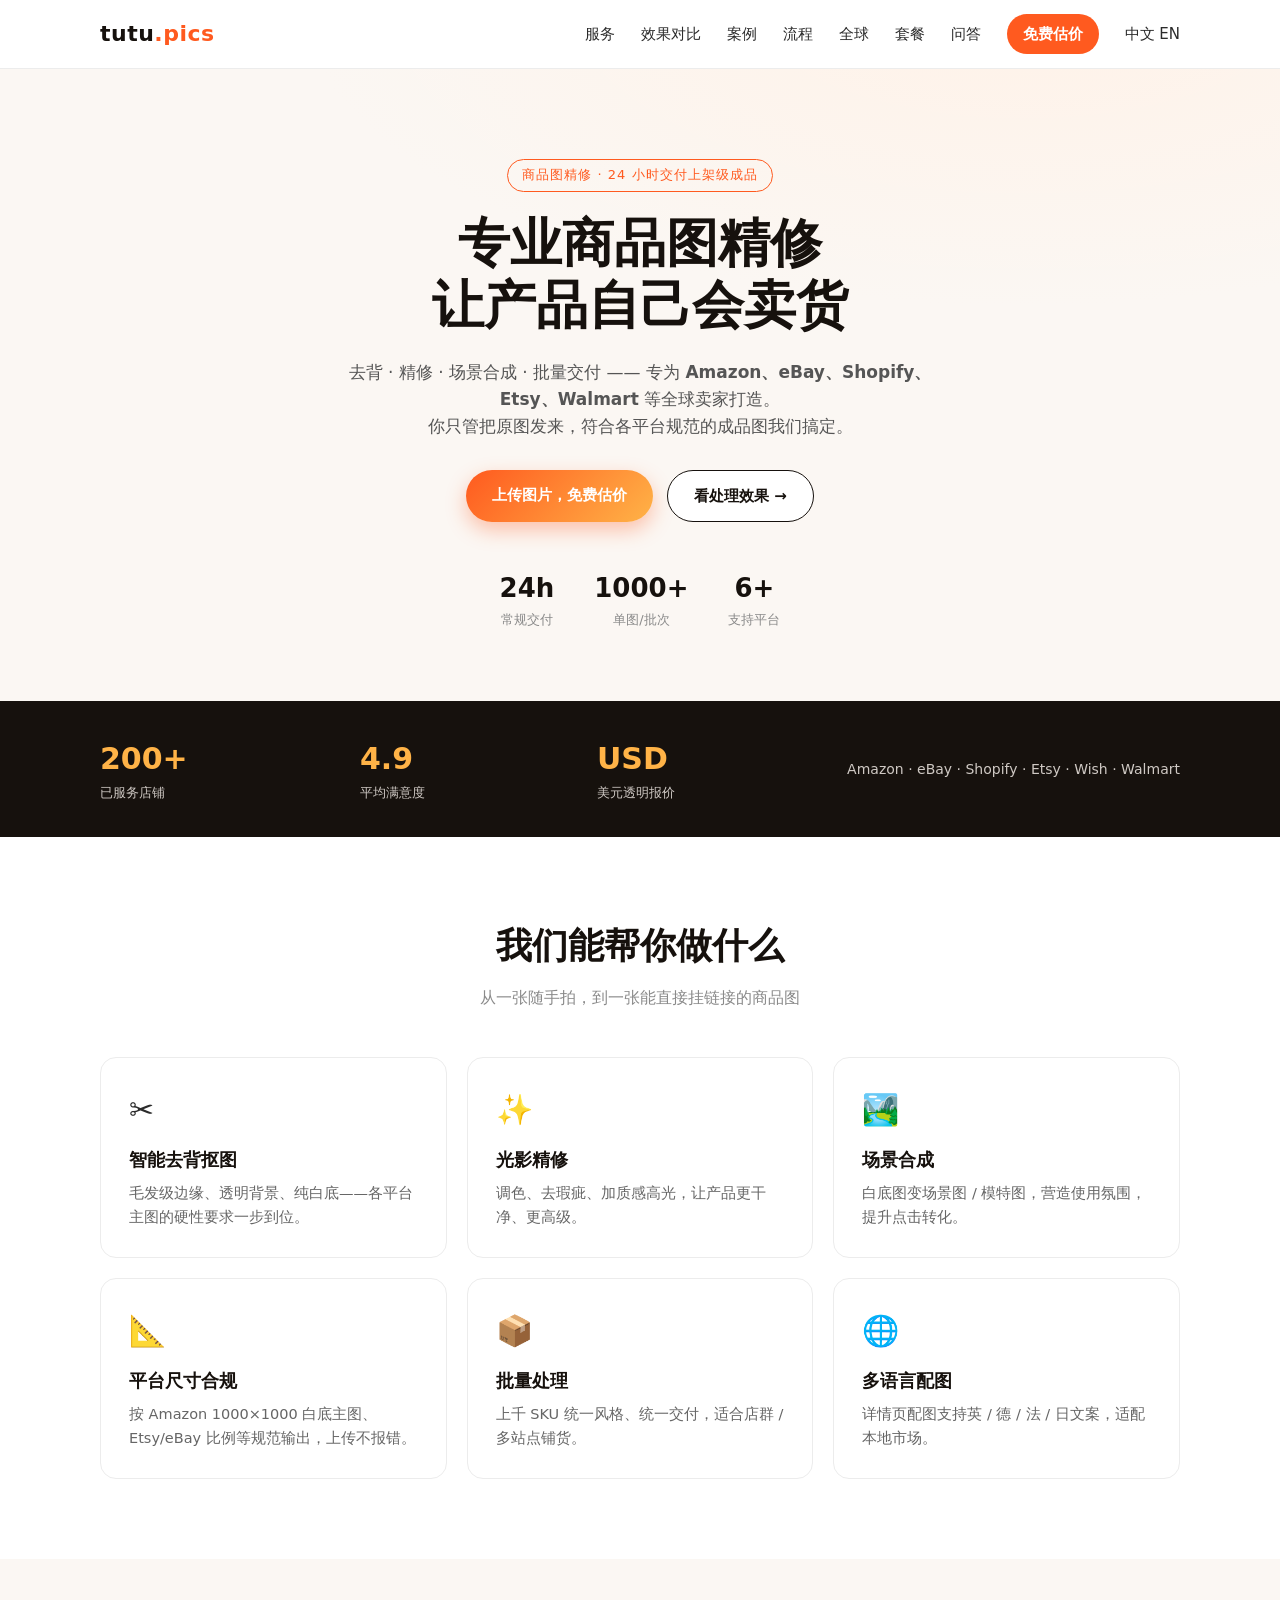
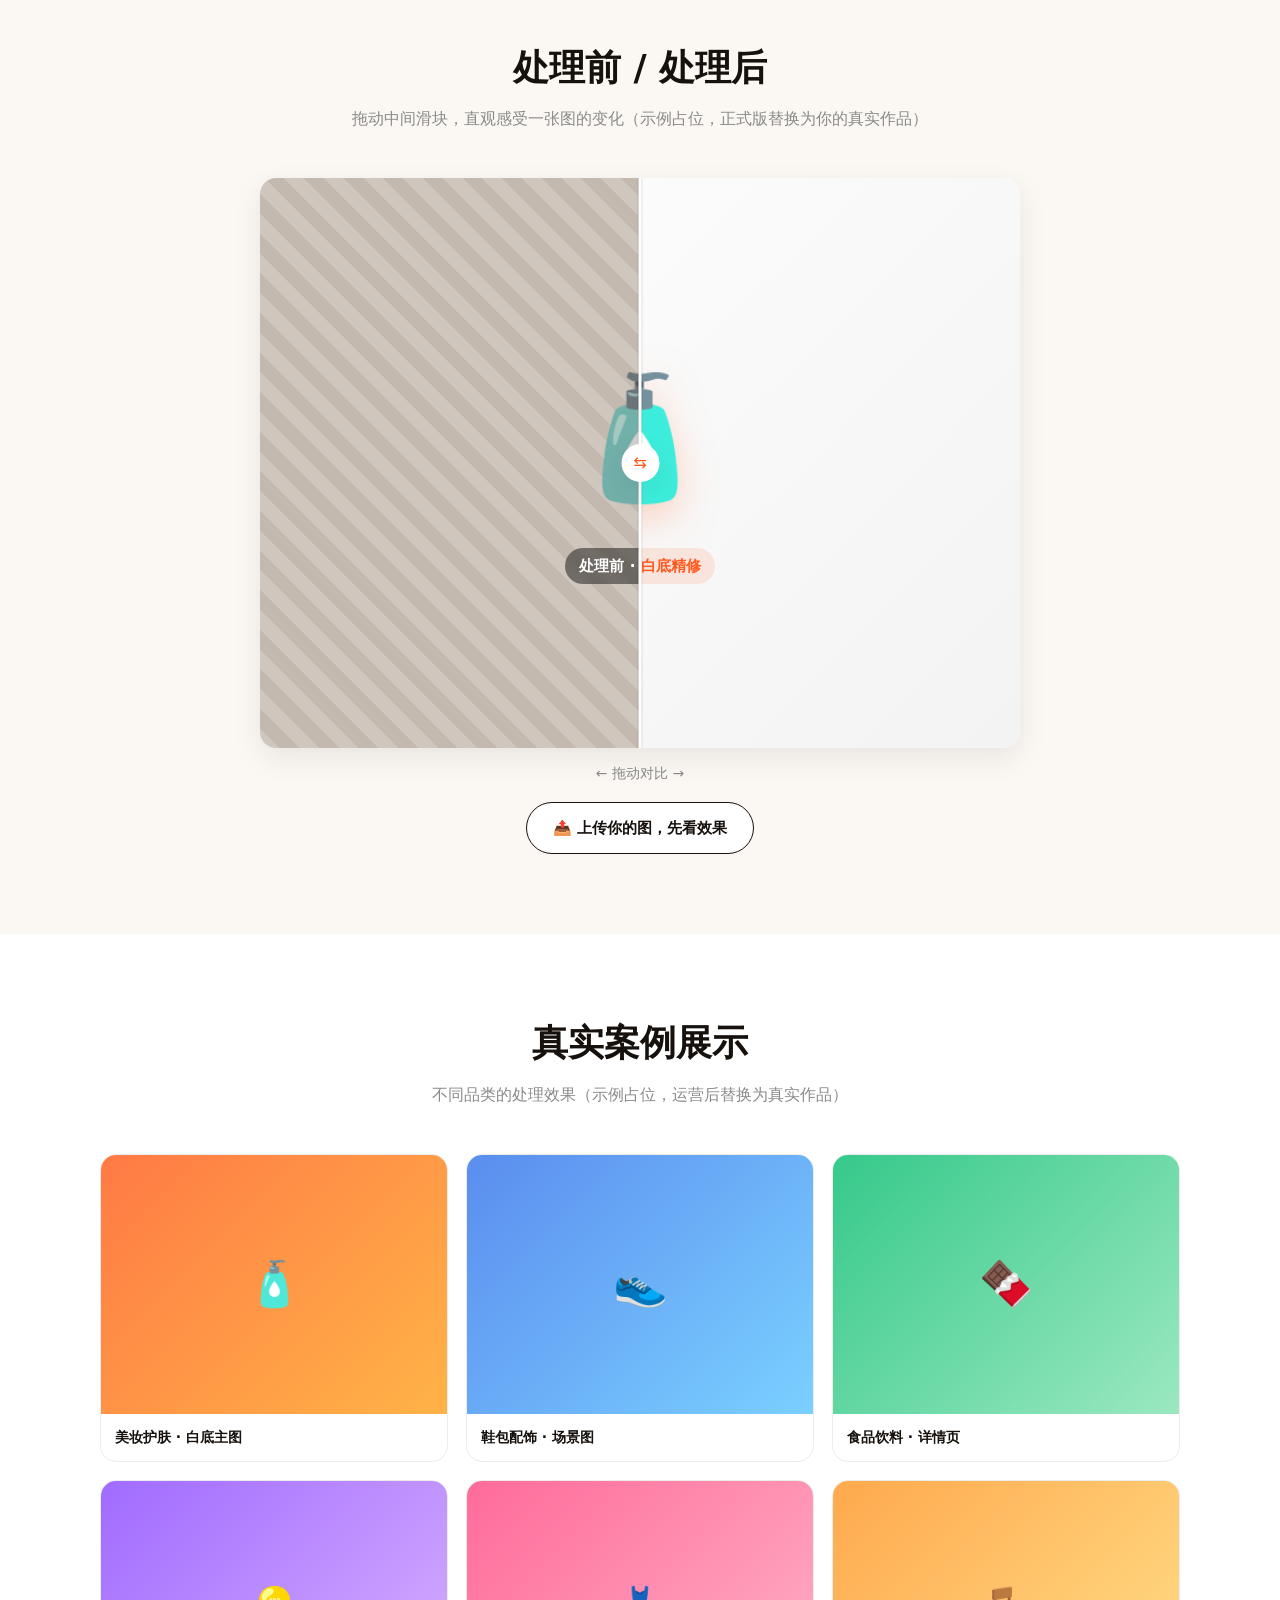
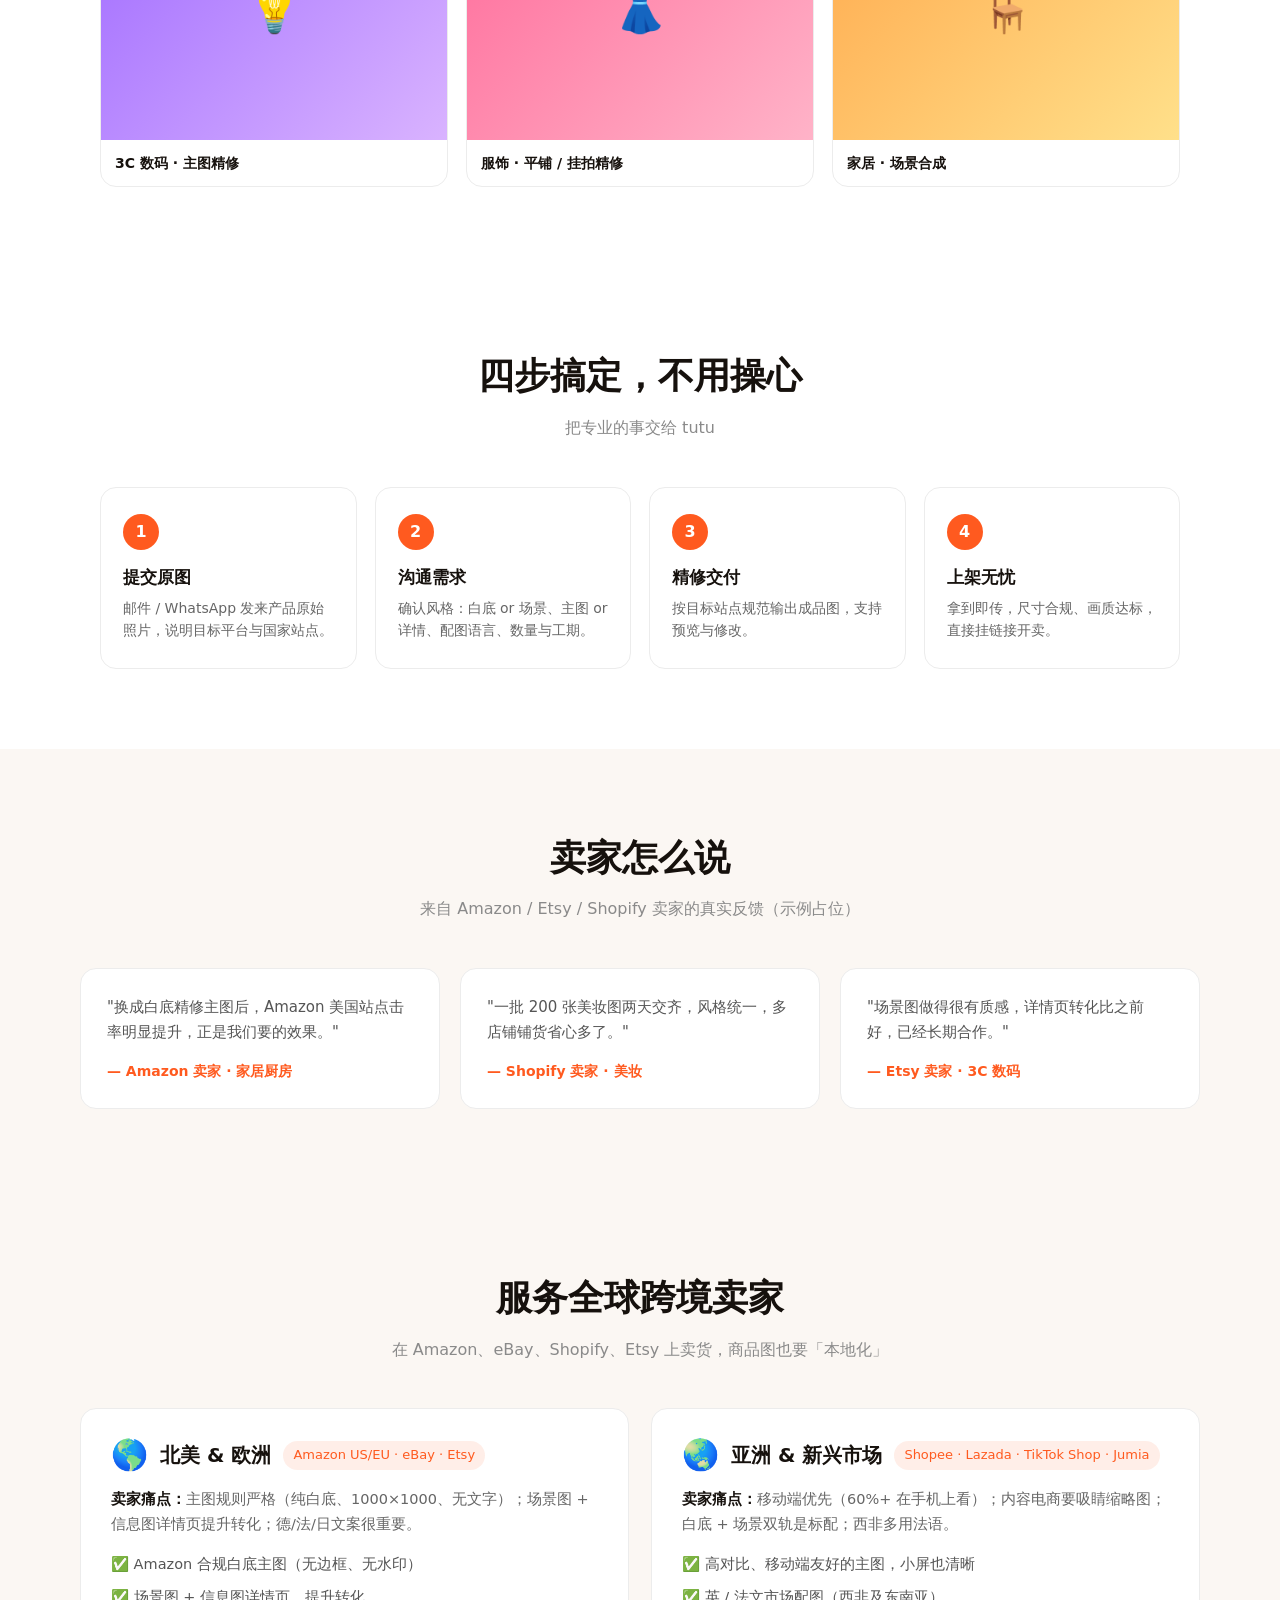
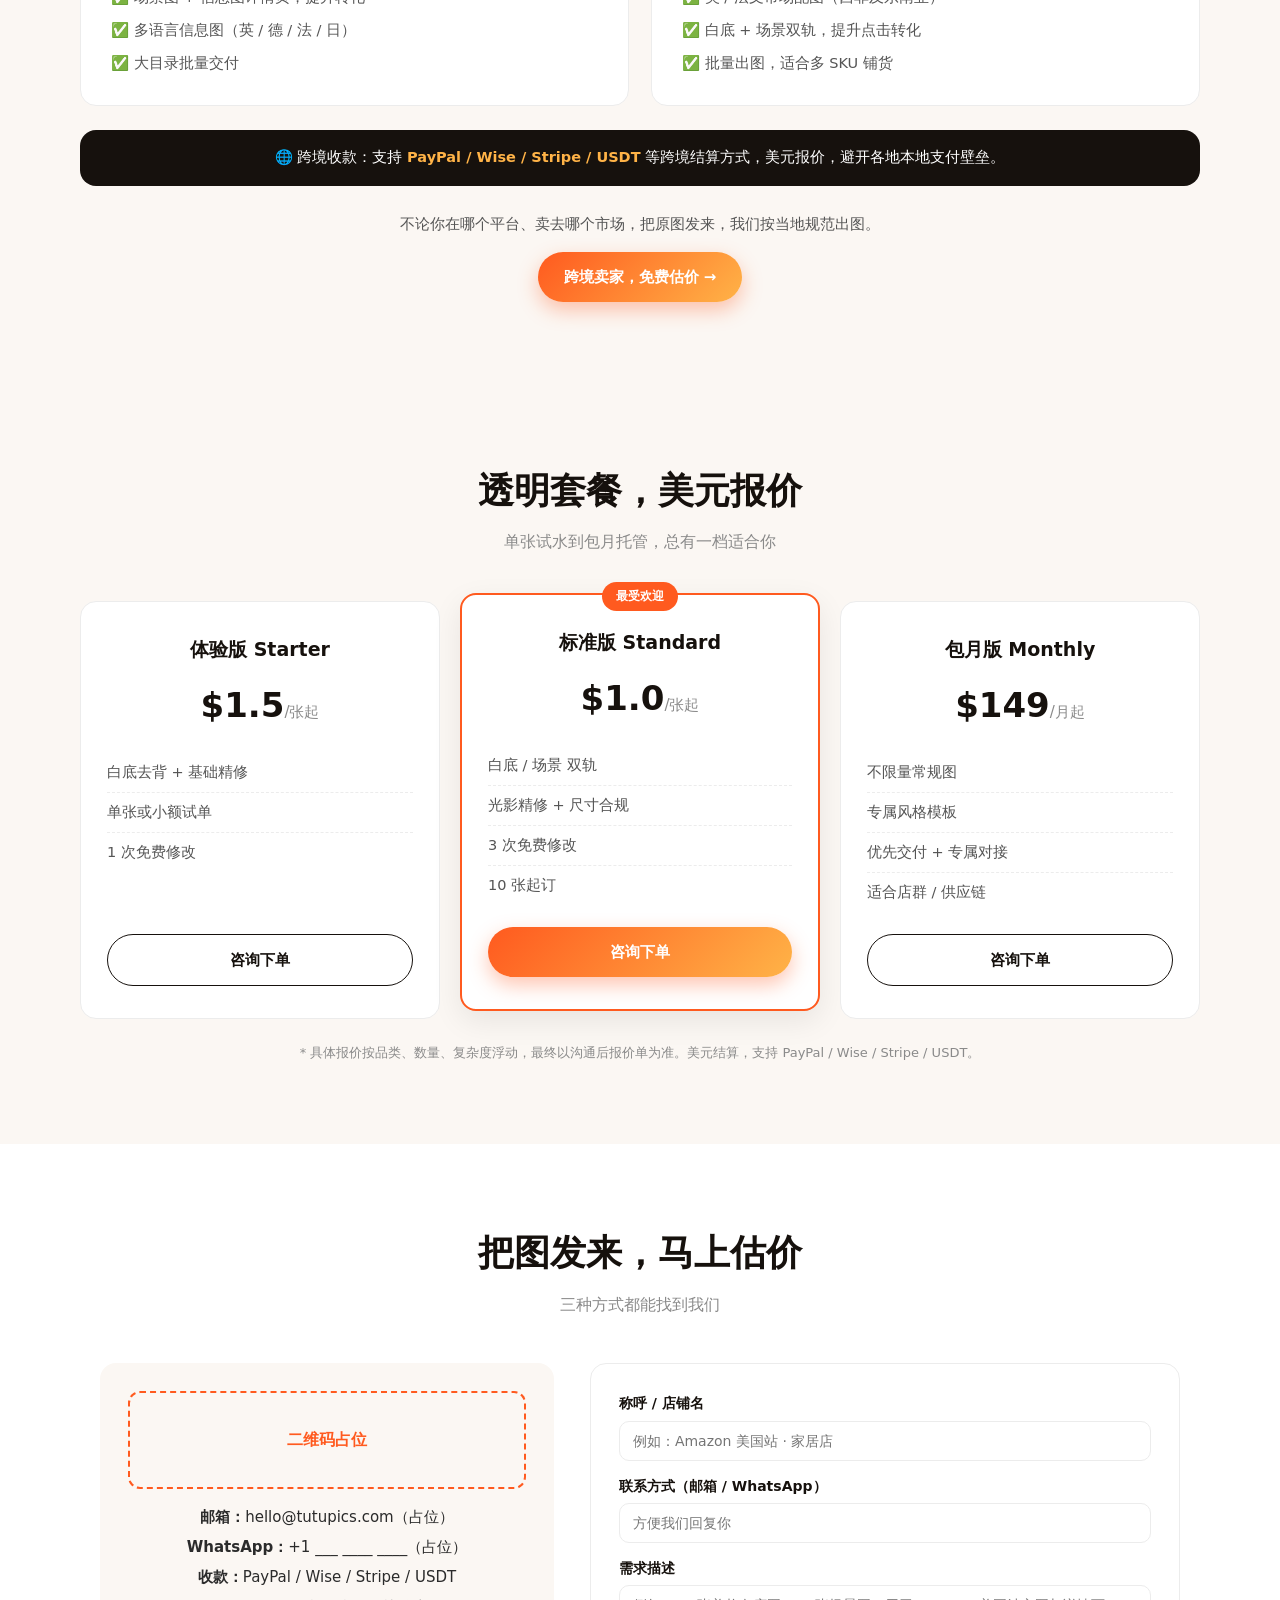
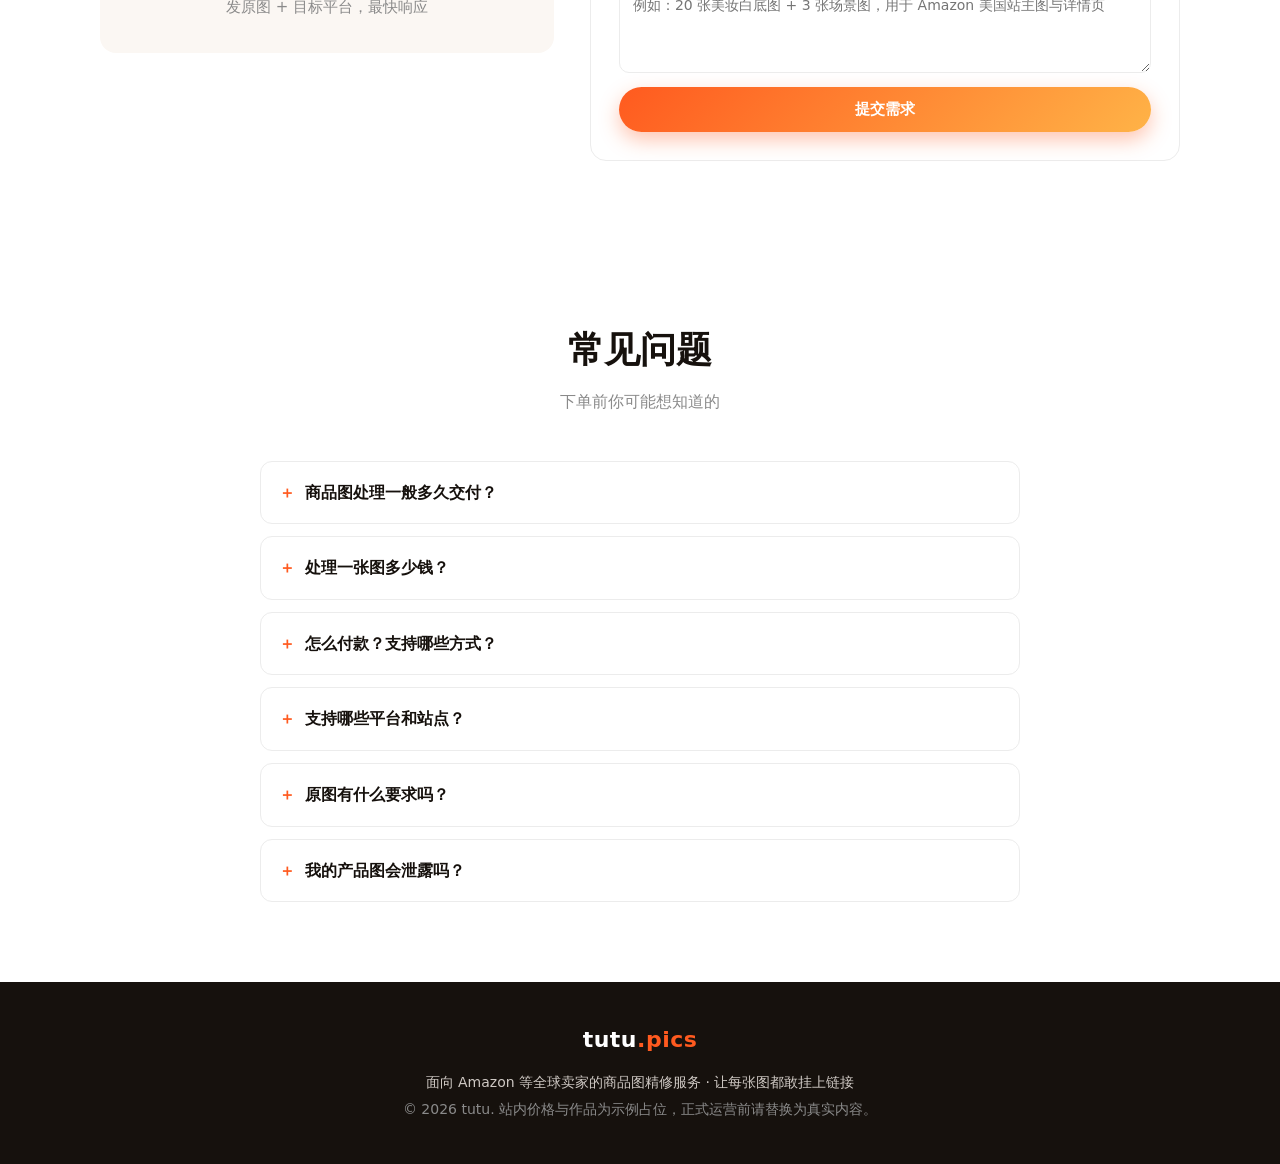
==== zh.html @ e380eda7 "feat: intl bilingual site v5 (update zh.html)" ====
<!DOCTYPE html>
<html lang="zh-CN">
<head>
  <meta charset="UTF-8" />
  <meta name="viewport" content="width=device-width, initial-scale=1.0" />
  <title>tutu · 面向 Amazon 等全球卖家的商品图精修 | 白底 / 精修 / 场景合成</title>
  <meta name="description" content="tutu 为 Amazon、eBay、Shopify、Etsy、Walmart 等卖家提供商品图精修：去背抠图、光影精修、场景合成、平台尺寸合规、批量交付。美元报价，支持 PayPal / Wise / Stripe / USDT。" />
  <!-- SEO: canonical (this is the ZH page) -->
  <link rel="canonical" href="https://gushan-park.github.io/tutu/zh.html" />
  <!-- SEO: hreflang (ZH page; EN page at root) -->
  <link rel="alternate" hreflang="zh-CN" href="https://gushan-park.github.io/tutu/zh.html" />
  <link rel="alternate" hreflang="en" href="https://gushan-park.github.io/tutu/" />
  <link rel="alternate" hreflang="x-default" href="https://gushan-park.github.io/tutu/" />
  <!-- Open Graph -->
  <meta property="og:type" content="website" />
  <meta property="og:title" content="tutu · 面向全球卖家的商品图精修服务" />
  <meta property="og:description" content="去背、精修、场景合成、多平台尺寸合规、批量交付。服务 Amazon / eBay / Shopify / Etsy 卖家，美元报价。" />
  <meta property="og:url" content="https://gushan-park.github.io/tutu/zh.html" />
  <meta name="twitter:card" content="summary_large_image" />
  <!-- SEO: structured data -->
  <script type="application/ld+json">
  {
    "@context": "https://schema.org",
    "@type": "Service",
    "name": "tutu 商品图精修服务",
    "description": "为 Amazon、eBay、Shopify、Etsy、Walmart 卖家提供商品图去背抠图、光影精修、场景合成、平台尺寸合规与批量交付服务。",
    "serviceType": "电商商品图处理 / 商品图精修",
    "areaServed": ["US","GB","DE","FR","JP","AU","CA","SG"],
    "provider": {
      "@type": "Organization",
      "name": "tutu",
      "url": "https://gushan-park.github.io/tutu/zh.html"
    },
    "offers": [
      {"@type": "Offer", "name": "体验版 Starter", "price": "1.5", "priceCurrency": "USD", "description": "白底去背 + 基础精修，1 次免费修改"},
      {"@type": "Offer", "name": "标准版 Standard", "price": "1.0", "priceCurrency": "USD", "description": "白底/场景双轨，光影精修 + 尺寸合规，3 次免费修改，10 张起订"},
      {"@type": "Offer", "name": "包月版 Monthly", "price": "149", "priceCurrency": "USD", "description": "不限量常规图，专属风格模板，优先交付"}
    ]
  }
  </script>
  <link rel="stylesheet" href="styles.css" />
</head>
<body>

  <!-- ============ 顶部导航 ============ -->
  <header class="nav">
    <div class="nav-inner">
      <a href="#top" class="logo">tutu<span>.pics</span></a>
      <nav class="nav-links">
        <a href="#services">服务</a>
        <a href="#showcase">效果对比</a>
        <a href="#cases">案例</a>
        <a href="#process">流程</a>
        <a href="#global">全球</a>
        <a href="#pricing">套餐</a>
        <a href="#faq">问答</a>
        <a href="#contact" class="nav-cta">免费估价</a>
        <!-- 语言切换：中文高亮，点击 EN 跳转英文页 -->
        <span class="lang-switch">
          <span class="lang-on">中文</span>
          <a href="index.html" hreflang="en" lang="en">EN</a>
        </span>
      </nav>
      <button class="nav-toggle" id="navToggle" aria-label="菜单">☰</button>
    </div>
  </header>

  <!-- ============ Hero ============ -->
  <section class="hero" id="top">
    <div class="hero-inner">
      <p class="hero-tag">商品图精修 · 24 小时交付上架级成品</p>
      <h1>专业商品图精修<br/>让产品自己会卖货</h1>
      <p class="hero-sub">
        去背 · 精修 · 场景合成 · 批量交付 —— 专为 <strong>Amazon、eBay、Shopify、Etsy、Walmart</strong> 等全球卖家打造。<br/>
        你只管把原图发来，符合各平台规范的成品图我们搞定。
      </p>
      <div class="hero-actions">
        <a href="#contact" class="btn btn-primary">上传图片，免费估价</a>
        <a href="#showcase" class="btn btn-ghost">看处理效果 →</a>
      </div>
      <ul class="hero-stats">
        <li><strong>24h</strong><span>常规交付</span></li>
        <li><strong>1000+</strong><span>单图/批次</span></li>
        <li><strong>6+</strong><span>支持平台</span></li>
      </ul>
    </div>
  </section>

  <!-- ============ 信任背书条 ============ -->
  <section class="trust">
    <div class="trust-inner">
      <div class="trust-stat"><strong>200+</strong><span>已服务店铺</span></div>
      <div class="trust-stat"><strong>4.9</strong><span>平均满意度</span></div>
      <div class="trust-stat"><strong>USD</strong><span>美元透明报价</span></div>
      <div class="trust-platforms">Amazon · eBay · Shopify · Etsy · Wish · Walmart</div>
    </div>
  </section>

  <!-- ============ 服务能力 ============ -->
  <section class="section" id="services">
    <div class="section-head">
      <h2>我们能帮你做什么</h2>
      <p>从一张随手拍，到一张能直接挂链接的商品图</p>
    </div>
    <div class="cards">
      <div class="card">
        <div class="card-ic">✂️</div>
        <h3>智能去背抠图</h3>
        <p>毛发级边缘、透明背景、纯白底——各平台主图的硬性要求一步到位。</p>
      </div>
      <div class="card">
        <div class="card-ic">✨</div>
        <h3>光影精修</h3>
        <p>调色、去瑕疵、加质感高光，让产品更干净、更高级。</p>
      </div>
      <div class="card">
        <div class="card-ic">🏞️</div>
        <h3>场景合成</h3>
        <p>白底图变场景图 / 模特图，营造使用氛围，提升点击转化。</p>
      </div>
      <div class="card">
        <div class="card-ic">📐</div>
        <h3>平台尺寸合规</h3>
        <p>按 Amazon 1000×1000 白底主图、Etsy/eBay 比例等规范输出，上传不报错。</p>
      </div>
      <div class="card">
        <div class="card-ic">📦</div>
        <h3>批量处理</h3>
        <p>上千 SKU 统一风格、统一交付，适合店群 / 多站点铺货。</p>
      </div>
      <div class="card">
        <div class="card-ic">🌐</div>
        <h3>多语言配图</h3>
        <p>详情页配图支持英 / 德 / 法 / 日文案，适配本地市场。</p>
      </div>
    </div>
  </section>

  <!-- ============ 作品 Before / After ============ -->
  <section class="section section-alt" id="showcase">
    <div class="section-head">
      <h2>处理前 / 处理后</h2>
      <p>拖动中间滑块，直观感受一张图的变化（示例占位，正式版替换为你的真实作品）</p>
    </div>

    <div class="ba-slider" id="baSlider">
      <div class="ba-layer ba-after">
        <div class="ba-photo after" id="baAfterPhoto">
          <img class="ba-img" id="baImgAfter" alt="" hidden />
          <span class="ba-emoji" id="baEmojiAfter">🧴</span>
          <span class="ba-label">处理后 · 白底精修</span>
        </div>
      </div>
      <div class="ba-layer ba-before" id="baBefore">
        <div class="ba-photo before" id="baBeforePhoto">
          <img class="ba-img" id="baImgBefore" alt="" hidden />
          <span class="ba-emoji" id="baEmojiBefore">🧴</span>
          <span class="ba-label">处理前 · 原图直出</span>
        </div>
      </div>
      <div class="ba-handle" id="baHandle"></div>
      <input type="range" min="0" max="100" value="50" id="baRange" class="ba-range" aria-label="对比滑块" />
    </div>

    <p class="ba-hint">← 拖动对比 →</p>
    <div class="ba-upload">
      <label class="btn btn-ghost" for="baUpload">📤 上传你的图，先看效果</label>
      <input type="file" id="baUpload" accept="image/*" hidden />
      <button type="button" class="ba-reset" id="baReset" hidden>恢复原示例</button>
    </div>
  </section>

  <!-- ============ 案例展示 ============ -->
  <section class="section" id="cases">
    <div class="section-head">
      <h2>真实案例展示</h2>
      <p>不同品类的处理效果（示例占位，运营后替换为真实作品）</p>
    </div>
    <div class="gallery">
      <figure class="case"><div class="case-img c1">🧴</div><figcaption>美妆护肤 · 白底主图</figcaption></figure>
      <figure class="case"><div class="case-img c2">👟</div><figcaption>鞋包配饰 · 场景图</figcaption></figure>
      <figure class="case"><div class="case-img c3">🍫</div><figcaption>食品饮料 · 详情页</figcaption></figure>
      <figure class="case"><div class="case-img c4">💡</div><figcaption>3C 数码 · 主图精修</figcaption></figure>
      <figure class="case"><div class="case-img c5">👗</div><figcaption>服饰 · 平铺 / 挂拍精修</figcaption></figure>
      <figure class="case"><div class="case-img c6">🪑</div><figcaption>家居 · 场景合成</figcaption></figure>
    </div>
  </section>

  <!-- ============ 服务流程 ============ -->
  <section class="section" id="process">
    <div class="section-head">
      <h2>四步搞定，不用操心</h2>
      <p>把专业的事交给 tutu</p>
    </div>
    <div class="steps">
      <div class="step"><span class="step-no">1</span><h3>提交原图</h3><p>邮件 / WhatsApp 发来产品原始照片，说明目标平台与国家站点。</p></div>
      <div class="step"><span class="step-no">2</span><h3>沟通需求</h3><p>确认风格：白底 or 场景、主图 or 详情、配图语言、数量与工期。</p></div>
      <div class="step"><span class="step-no">3</span><h3>精修交付</h3><p>按目标站点规范输出成品图，支持预览与修改。</p></div>
      <div class="step"><span class="step-no">4</span><h3>上架无忧</h3><p>拿到即传，尺寸合规、画质达标，直接挂链接开卖。</p></div>
    </div>
  </section>

  <!-- ============ 商家评价 ============ -->
  <section class="section section-alt" id="reviews">
    <div class="section-head">
      <h2>卖家怎么说</h2>
      <p>来自 Amazon / Etsy / Shopify 卖家的真实反馈（示例占位）</p>
    </div>
    <div class="reviews">
      <blockquote class="review"><p>"换成白底精修主图后，Amazon 美国站点击率明显提升，正是我们要的效果。"</p><cite>— Amazon 卖家 · 家居厨房</cite></blockquote>
      <blockquote class="review"><p>"一批 200 张美妆图两天交齐，风格统一，多店铺铺货省心多了。"</p><cite>— Shopify 卖家 · 美妆</cite></blockquote>
      <blockquote class="review"><p>"场景图做得很有质感，详情页转化比之前好，已经长期合作。"</p><cite>— Etsy 卖家 · 3C 数码</cite></blockquote>
    </div>
  </section>

  <!-- ============ 服务全球跨境卖家 ============ -->
  <section class="section section-alt" id="global">
    <div class="section-head">
      <h2>服务全球跨境卖家</h2>
      <p>在 Amazon、eBay、Shopify、Etsy 上卖货，商品图也要「本地化」</p>
    </div>

    <div class="cb-grid">
      <div class="cb-col">
        <div class="cb-head"><span class="cb-flag">🌎</span><h3>北美 &amp; 欧洲</h3><span class="cb-platforms">Amazon US/EU · eBay · Etsy</span></div>
        <p class="cb-pain"><strong>卖家痛点：</strong>主图规则严格（纯白底、1000×1000、无文字）；场景图 + 信息图详情页提升转化；德/法/日文案很重要。</p>
        <ul class="cb-list">
          <li>✅ Amazon 合规白底主图（无边框、无水印）</li>
          <li>✅ 场景图 + 信息图详情页，提升转化</li>
          <li>✅ 多语言信息图（英 / 德 / 法 / 日）</li>
          <li>✅ 大目录批量交付</li>
        </ul>
      </div>
      <div class="cb-col">
        <div class="cb-head"><span class="cb-flag">🌏</span><h3>亚洲 &amp; 新兴市场</h3><span class="cb-platforms">Shopee · Lazada · TikTok Shop · Jumia</span></div>
        <p class="cb-pain"><strong>卖家痛点：</strong>移动端优先（60%+ 在手机上看）；内容电商要吸睛缩略图；白底 + 场景双轨是标配；西非多用法语。</p>
        <ul class="cb-list">
          <li>✅ 高对比、移动端友好的主图，小屏也清晰</li>
          <li>✅ 英 / 法文市场配图（西非及东南亚）</li>
          <li>✅ 白底 + 场景双轨，提升点击转化</li>
          <li>✅ 批量出图，适合多 SKU 铺货</li>
        </ul>
      </div>
    </div>

    <div class="cb-pay">
      <span>🌐 跨境收款：</span>支持 <strong>PayPal / Wise / Stripe / USDT</strong> 等跨境结算方式，美元报价，避开各地本地支付壁垒。
    </div>

    <div class="cb-cta">
      <p>不论你在哪个平台、卖去哪个市场，把原图发来，我们按当地规范出图。</p>
      <a href="#contact" class="btn btn-primary">跨境卖家，免费估价 →</a>
    </div>
  </section>

  <!-- ============ 套餐价格 ============ -->
  <section class="section section-alt" id="pricing">
    <div class="section-head">
      <h2>透明套餐，美元报价</h2>
      <p>单张试水到包月托管，总有一档适合你</p>
    </div>
    <div class="plans">
      <div class="plan">
        <h3>体验版 Starter</h3>
        <div class="price">$1.5<span>/张起</span></div>
        <ul>
          <li>白底去背 + 基础精修</li>
          <li>单张或小额试单</li>
          <li>1 次免费修改</li>
        </ul>
        <a href="#contact" class="btn btn-ghost">咨询下单</a>
      </div>
      <div class="plan plan-hot">
        <div class="plan-badge">最受欢迎</div>
        <h3>标准版 Standard</h3>
        <div class="price">$1.0<span>/张起</span></div>
        <ul>
          <li>白底 / 场景 双轨</li>
          <li>光影精修 + 尺寸合规</li>
          <li>3 次免费修改</li>
          <li>10 张起订</li>
        </ul>
        <a href="#contact" class="btn btn-primary">咨询下单</a>
      </div>
      <div class="plan">
        <h3>包月版 Monthly</h3>
        <div class="price">$149<span>/月起</span></div>
        <ul>
          <li>不限量常规图</li>
          <li>专属风格模板</li>
          <li>优先交付 + 专属对接</li>
          <li>适合店群 / 供应链</li>
        </ul>
        <a href="#contact" class="btn btn-ghost">咨询下单</a>
      </div>
    </div>
    <p class="pricing-note">* 具体报价按品类、数量、复杂度浮动，最终以沟通后报价单为准。美元结算，支持 PayPal / Wise / Stripe / USDT。</p>
  </section>

  <!-- ============ 联系 / 下单 ============ -->
  <section class="section" id="contact">
    <div class="section-head">
      <h2>把图发来，马上估价</h2>
      <p>三种方式都能找到我们</p>
    </div>
    <div class="contact">
      <div class="contact-wechat">
        <div class="wx-qr">二维码占位</div>
        <p><strong>邮箱：</strong>hello@tutupics.com（占位）</p>
        <p><strong>WhatsApp：</strong>+1 ___ ____ ____（占位）</p>
        <p><strong>收款：</strong>PayPal / Wise / Stripe / USDT</p>
        <p class="muted">发原图 + 目标平台，最快响应</p>
      </div>
      <form class="contact-form" id="orderForm">
        <label>称呼 / 店铺名
          <input type="text" name="name" placeholder="例如：Amazon 美国站 · 家居店" required />
        </label>
        <label>联系方式（邮箱 / WhatsApp）
          <input type="text" name="contact" placeholder="方便我们回复你" required />
        </label>
        <label>需求描述
          <textarea name="need" rows="4" placeholder="例如：20 张美妆白底图 + 3 张场景图，用于 Amazon 美国站主图与详情页"></textarea>
        </label>
        <button type="submit" class="btn btn-primary">提交需求</button>
        <p class="form-msg" id="formMsg" hidden>✅ 已收到！我们会尽快通过你留的联系方式回复（演示站点，暂未接后端）。</p>
      </form>
    </div>
  </section>

  <!-- ============ 常见问题 FAQ ============ -->
  <section class="section" id="faq">
    <div class="section-head">
      <h2>常见问题</h2>
      <p>下单前你可能想知道的</p>
    </div>
    <div class="faq">
      <details class="faq-item"><summary>商品图处理一般多久交付？</summary><p>常规订单 24 小时内交付；大批量或复杂场景图可沟通排期，我们会给明确工期。</p></details>
      <details class="faq-item"><summary>处理一张图多少钱？</summary><p>体验版 $1.5/张起，标准版 $1.0/张起（10 张起订），包月版 $149/月起。具体按品类、数量、复杂度浮动，以沟通后报价单为准。</p></details>
      <details class="faq-item"><summary>怎么付款？支持哪些方式？</summary><p>统一美元报价，支持 PayPal、Wise、Stripe、USDT 等跨境结算方式，避开各地本地支付限制。</p></details>
      <details class="faq-item"><summary>支持哪些平台和站点？</summary><p>Amazon、eBay、Shopify、Etsy、Wish、Walmart 及主流区域平台，按各平台主图 / 详情页规范输出。</p></details>
      <details class="faq-item"><summary>原图有什么要求吗？</summary><p>手机拍、平铺拍都可以，越清晰越好。去背、调光、修瑕疵都交给我们，你只管发原图。</p></details>
      <details class="faq-item"><summary>我的产品图会泄露吗？</summary><p>我们重视商家素材保密，交付确认后按约定删除源文件，不对外留存、不用于展示（除非你授权）。</p></details>
    </div>
    <script type="application/ld+json">
    {
      "@context":"https://schema.org",
      "@type":"FAQPage",
      "mainEntity":[
        {"@type":"Question","name":"商品图处理一般多久交付？","acceptedAnswer":{"@type":"Answer","text":"常规订单 24 小时内交付；大批量或复杂场景图可沟通排期。"}},
        {"@type":"Question","name":"处理一张图多少钱？","acceptedAnswer":{"@type":"Answer","text":"体验版 1.5 美元/张起，标准版 1.0 美元/张起，包月版 149 美元/月起。具体按品类、数量、复杂度浮动。"}},
        {"@type":"Question","name":"怎么付款？支持哪些方式？","acceptedAnswer":{"@type":"Answer","text":"统一美元报价，支持 PayPal、Wise、Stripe、USDT 等跨境结算方式。"}},
        {"@type":"Question","name":"支持哪些平台和站点？","acceptedAnswer":{"@type":"Answer","text":"Amazon、eBay、Shopify、Etsy、Wish、Walmart 及主流区域平台。"}},
        {"@type":"Question","name":"原图有什么要求吗？","acceptedAnswer":{"@type":"Answer","text":"手机拍、平铺拍都可以，越清晰越好。去背、调光、修瑕疵都交给我们。"}},
        {"@type":"Question","name":"我的产品图会泄露吗？","acceptedAnswer":{"@type":"Answer","text":"我们重视商家素材保密，交付确认后按约定删除源文件，不对外留存。"}}
      ]
    }
    </script>
  </section>

  <!-- ============ 页脚 ============ -->
  <footer class="footer">
    <div class="footer-inner">
      <span class="logo">tutu<span>.pics</span></span>
      <p>面向 Amazon 等全球卖家的商品图精修服务 · 让每张图都敢挂上链接</p>
      <p class="muted">© 2026 tutu. 站内价格与作品为示例占位，正式运营前请替换为真实内容。</p>
    </div>
  </footer>

  <script src="script.js"></script>
</body>
</html>
---- styles.css ----
/* ===================== tutu 官网样式 ===================== */
/* 配色：墨黑 + 暖橙强调色，干净专业、电商感 */
:root{
  --ink:#16110d;
  --text:#2b2b2b;
  --muted:#8a8a8a;
  --bg:#ffffff;
  --bg-alt:#fbf7f3;
  --line:#ececec;
  --accent:#ff5a1f;       /* 主强调色：暖橙 */
  --accent-2:#ffb347;     /* 辅助暖黄 */
  --radius:16px;
  --shadow:0 10px 30px rgba(0,0,0,.08);
  --maxw:1120px;
}
*{box-sizing:border-box;margin:0;padding:0}
html{scroll-behavior:smooth}
body{
  font-family:"PingFang SC","Hiragino Sans GB","Microsoft YaHei",system-ui,-apple-system,Segoe UI,Roboto,sans-serif;
  color:var(--text);background:var(--bg);line-height:1.6;
}
a{color:inherit;text-decoration:none}
img{max-width:100%}

/* ---------- 导航 ---------- */
.nav{position:sticky;top:0;z-index:50;background:rgba(255,255,255,.85);backdrop-filter:saturate(160%) blur(10px);border-bottom:1px solid var(--line)}
.nav-inner{max-width:var(--maxw);margin:0 auto;padding:14px 20px;display:flex;align-items:center;justify-content:space-between}
.logo{font-size:22px;font-weight:800;letter-spacing:.5px;color:var(--ink)}
.logo span{color:var(--accent)}
.nav-links{display:flex;align-items:center;gap:26px;font-size:15px}
.nav-links a{color:var(--text);transition:color .2s}
.nav-links a:hover{color:var(--accent)}
.nav-cta{background:var(--accent);color:#fff!important;padding:8px 16px;border-radius:999px;font-weight:600}
.nav-cta:hover{background:#e64a13}
.nav-toggle{display:none;background:none;border:0;font-size:24px;cursor:pointer;color:var(--ink)}

/* ---------- 按钮 ---------- */
.btn{display:inline-block;padding:13px 26px;border-radius:999px;font-weight:600;font-size:15px;cursor:pointer;transition:transform .15s,box-shadow .2s;border:0}
.btn-primary{background:linear-gradient(135deg,var(--accent),var(--accent-2));color:#fff;box-shadow:0 8px 20px rgba(255,90,31,.35)}
.btn-primary:hover{transform:translateY(-2px)}
.btn-ghost{background:#fff;border:1.5px solid var(--ink);color:var(--ink)}
.btn-ghost:hover{border-color:var(--accent);color:var(--accent)}

/* ---------- Hero ---------- */
.hero{background:radial-gradient(1200px 500px at 80% -10%,#fff2e8 0%,transparent 60%),var(--bg-alt);padding:90px 20px 70px}
.hero-inner{max-width:var(--maxw);margin:0 auto;text-align:center}
.hero-tag{display:inline-block;font-size:13px;letter-spacing:1px;color:var(--accent);border:1px solid var(--accent);padding:5px 14px;border-radius:999px;margin-bottom:20px}
.hero h1{font-size:clamp(30px,5vw,52px);line-height:1.2;color:var(--ink);font-weight:800}
.hero-sub{margin:22px auto 30px;max-width:640px;color:#555;font-size:17px}
.hero-actions{display:flex;gap:14px;justify-content:center;flex-wrap:wrap}
.hero-stats{list-style:none;display:flex;gap:40px;justify-content:center;margin-top:46px;flex-wrap:wrap}
.hero-stats li{display:flex;flex-direction:column}
.hero-stats strong{font-size:26px;color:var(--ink)}
.hero-stats span{font-size:13px;color:var(--muted)}

/* ---------- 通用 section ---------- */
.section{max-width:var(--maxw);margin:0 auto;padding:80px 20px}
.section-alt{background:var(--bg-alt);max-width:none}
.section-alt > *{max-width:var(--maxw);margin-left:auto;margin-right:auto}
.section-head{text-align:center;margin-bottom:46px}
.section-head h2{font-size:clamp(24px,3.5vw,36px);color:var(--ink)}
.section-head p{color:var(--muted);margin-top:10px}

/* ---------- 服务卡片 ---------- */
.cards{display:grid;grid-template-columns:repeat(3,1fr);gap:20px}
.card{background:#fff;border:1px solid var(--line);border-radius:var(--radius);padding:28px;transition:transform .2s,box-shadow .2s}
.card:hover{transform:translateY(-4px);box-shadow:var(--shadow)}
.card-ic{font-size:30px;margin-bottom:12px}
.card h3{font-size:18px;color:var(--ink);margin-bottom:8px}
.card p{color:#666;font-size:14.5px}

/* ---------- Before/After 滑块 ---------- */
.ba-slider{position:relative;max-width:760px;margin:0 auto;aspect-ratio:4/3;border-radius:var(--radius);overflow:hidden;box-shadow:var(--shadow);user-select:none}
.ba-layer{position:absolute;inset:0}
.ba-photo{width:100%;height:100%;display:flex;flex-direction:column;align-items:center;justify-content:center;gap:14px}
.ba-emoji{font-size:120px;filter:drop-shadow(0 12px 18px rgba(0,0,0,.18))}
.ba-label{font-size:15px;font-weight:600;padding:6px 14px;border-radius:999px;backdrop-filter:blur(4px)}
/* 处理后：干净白底 + 鲜活 */
.ba-after .ba-photo{background:linear-gradient(135deg,#ffffff,#f3f3f3)}
.ba-after .ba-emoji{filter:drop-shadow(0 14px 20px rgba(255,90,31,.25)) saturate(1.15)}
.ba-after .ba-label{background:rgba(255,90,31,.12);color:var(--accent)}
/* 处理前：杂乱昏暗 + 降饱和 */
.ba-before{clip-path:inset(0 50% 0 0)}
.ba-before .ba-photo{background:repeating-linear-gradient(45deg,#cfc6bd,#cfc6bd 14px,#c3b9af 14px,#c3b9af 28px)}
.ba-before .ba-emoji{filter:grayscale(.5) brightness(.82)}
.ba-before .ba-label{background:rgba(0,0,0,.45);color:#fff}
/* 手柄 + 滑条 */
.ba-handle{position:absolute;top:0;bottom:0;left:50%;width:3px;background:#fff;box-shadow:0 0 0 1px rgba(0,0,0,.1);transform:translateX(-50%);pointer-events:none}
.ba-handle::after{content:"⇆";position:absolute;top:50%;left:50%;transform:translate(-50%,-50%);width:38px;height:38px;border-radius:50%;background:#fff;color:var(--accent);display:flex;align-items:center;justify-content:center;font-size:16px;box-shadow:var(--shadow)}
.ba-range{position:absolute;inset:0;width:100%;height:100%;opacity:0;cursor:ew-resize;margin:0}
.ba-hint{text-align:center;color:var(--muted);margin-top:14px;font-size:14px}

/* ---------- 流程 ---------- */
.steps{display:grid;grid-template-columns:repeat(4,1fr);gap:18px}
.step{background:#fff;border:1px solid var(--line);border-radius:var(--radius);padding:26px 22px;position:relative}
.step-no{display:inline-flex;width:36px;height:36px;align-items:center;justify-content:center;border-radius:50%;background:var(--accent);color:#fff;font-weight:700;margin-bottom:14px}
.step h3{font-size:17px;color:var(--ink);margin-bottom:6px}
.step p{color:#666;font-size:14px}

/* ---------- 套餐 ---------- */
.plans{display:grid;grid-template-columns:repeat(3,1fr);gap:20px;align-items:stretch}
.plan{background:#fff;border:1px solid var(--line);border-radius:var(--radius);padding:32px 26px;display:flex;flex-direction:column;text-align:center;position:relative}
.plan-hot{border:2px solid var(--accent);box-shadow:var(--shadow);transform:translateY(-8px)}
.plan-badge{position:absolute;top:-13px;left:50%;transform:translateX(-50%);background:var(--accent);color:#fff;font-size:12px;padding:5px 14px;border-radius:999px;font-weight:600}
.plan h3{font-size:19px;color:var(--ink)}
.price{font-size:34px;font-weight:800;color:var(--ink);margin:14px 0 6px}
.price span{font-size:15px;color:var(--muted);font-weight:500}
.plan ul{list-style:none;text-align:left;margin:14px 0 22px;flex:1}
.plan li{padding:8px 0;border-bottom:1px dashed var(--line);font-size:14.5px;color:#555}
.plan li:last-child{border-bottom:0}
.pricing-note{text-align:center;color:var(--muted);font-size:13px;margin-top:24px}

/* ---------- 联系 ---------- */
.contact{display:grid;grid-template-columns:1fr 1.3fr;gap:36px;align-items:start}
.contact-wechat{background:var(--bg-alt);border-radius:var(--radius);padding:28px;text-align:center}
.wx-qr{border:2px dashed var(--accent);border-radius:12px;padding:34px 20px;color:var(--accent);font-weight:600;margin-bottom:16px}
.contact-wechat p{margin:6px 0;font-size:15px}
.muted{color:var(--muted);font-size:13px}
.contact-form{display:flex;flex-direction:column;gap:14px;background:#fff;border:1px solid var(--line);border-radius:var(--radius);padding:28px}
.contact-form label{display:flex;flex-direction:column;font-size:14px;font-weight:600;color:var(--ink);gap:6px}
.contact-form input,.contact-form textarea{border:1px solid var(--line);border-radius:10px;padding:11px 13px;font-size:14px;font-family:inherit;resize:vertical}
.contact-form input:focus,.contact-form textarea:focus{outline:none;border-color:var(--accent)}
.form-msg{color:#1a9e54;font-size:14px;font-weight:600}

/* ---------- FAQ ---------- */
.faq{max-width:760px;margin:0 auto;display:flex;flex-direction:column;gap:12px}
.faq-item{background:#fff;border:1px solid var(--line);border-radius:12px;padding:4px 18px;transition:border-color .2s}
.faq-item[open]{border-color:var(--accent)}
.faq-item summary{cursor:pointer;font-weight:600;color:var(--ink);padding:14px 0;list-style:none}
.faq-item summary::-webkit-details-marker{display:none}
.faq-item summary::before{content:"＋";color:var(--accent);font-weight:800;margin-right:10px}
.faq-item[open] summary::before{content:"－"}
.faq-item p{padding:0 0 16px;color:#666;font-size:14.5px}

/* ---------- 页脚 ---------- */
.footer{background:var(--ink);color:#cfc9c4;padding:40px 20px;text-align:center}
.footer-inner{max-width:var(--maxw);margin:0 auto}
.footer .logo{color:#fff;font-size:22px;display:inline-block;margin-bottom:10px}
.footer .logo span{color:var(--accent)}
.footer p{font-size:14px;margin:4px 0}

/* ---------- 信任背书条 ---------- */
.trust{background:var(--ink);color:#fff}
.trust-inner{max-width:var(--maxw);margin:0 auto;padding:34px 20px;display:flex;flex-wrap:wrap;align-items:center;justify-content:space-between;gap:24px}
.trust-stat{display:flex;flex-direction:column}
.trust-stat strong{font-size:30px;color:var(--accent-2)}
.trust-stat span{font-size:13px;color:#cfc9c4}
.trust-platforms{font-size:14px;color:#cfc9c4}

/* ---------- Before/After 上传图片 ---------- */
.ba-img{position:absolute;inset:0;width:100%;height:100%;object-fit:contain}
.ba-before .ba-img{filter:grayscale(.35) brightness(.92) contrast(.92)}
.ba-after .ba-img{filter:brightness(1.06) contrast(1.06) saturate(1.12)}
.ba-upload{display:flex;gap:12px;justify-content:center;align-items:center;margin-top:18px;flex-wrap:wrap}
.ba-reset{background:none;border:1px solid var(--line);border-radius:999px;padding:10px 18px;cursor:pointer;font-size:14px;color:var(--text)}
.ba-reset:hover{border-color:var(--accent);color:var(--accent)}

/* ---------- 案例展示 ---------- */
.gallery{display:grid;grid-template-columns:repeat(3,1fr);gap:18px}
.case{margin:0;border-radius:var(--radius);overflow:hidden;border:1px solid var(--line);background:#fff;transition:transform .2s,box-shadow .2s}
.case:hover{transform:translateY(-4px);box-shadow:var(--shadow)}
.case-img{aspect-ratio:4/3;display:flex;align-items:center;justify-content:center;font-size:44px}
.c1{background:linear-gradient(135deg,#ff7a45,#ffb347)}
.c2{background:linear-gradient(135deg,#5b8def,#7ad0ff)}
.c3{background:linear-gradient(135deg,#36c98b,#9be8c0)}
.c4{background:linear-gradient(135deg,#a06bff,#d9b3ff)}
.c5{background:linear-gradient(135deg,#ff6b9a,#ffb3c8)}
.c6{background:linear-gradient(135deg,#ffa94d,#ffe08a)}
.case figcaption{padding:12px 14px;font-size:14px;color:var(--ink);font-weight:600}

/* ---------- 商家评价 ---------- */
.reviews{display:grid;grid-template-columns:repeat(3,1fr);gap:20px}
.review{background:#fff;border:1px solid var(--line);border-radius:var(--radius);padding:26px;margin:0;display:flex;flex-direction:column;gap:14px}
.review p{color:#555;font-size:15px;line-height:1.7}
.review cite{color:var(--accent);font-style:normal;font-weight:600;font-size:14px}

/* ---------- 服务跨境卖家 ---------- */
.cb-grid{display:grid;grid-template-columns:1fr 1fr;gap:22px}
.cb-col{background:#fff;border:1px solid var(--line);border-radius:var(--radius);padding:30px;display:flex;flex-direction:column}
.cb-head{display:flex;align-items:center;gap:12px;flex-wrap:wrap;margin-bottom:16px}
.cb-flag{font-size:30px;line-height:1}
.cb-head h3{font-size:20px;color:var(--ink)}
.cb-platforms{font-size:13px;color:var(--accent);background:rgba(255,90,31,.1);padding:4px 10px;border-radius:999px}
.cb-pain{color:#666;font-size:14.5px;margin-bottom:16px;line-height:1.7}
.cb-pain strong{color:var(--ink)}
.cb-list{list-style:none;display:flex;flex-direction:column;gap:10px}
.cb-list li{font-size:14.5px;color:#555;line-height:1.6}
.cb-pay{margin-top:24px;text-align:center;background:var(--ink);color:#fff;border-radius:var(--radius);padding:16px;font-size:14.5px}
.cb-pay strong{color:var(--accent-2)}
.cb-cta{margin-top:26px;text-align:center;display:flex;flex-direction:column;align-items:center;gap:16px}
.cb-cta p{color:#555;max-width:560px;font-size:15px}

/* ---------- 响应式 ---------- */
@media (max-width:880px){
  .cards,.plans,.steps,.gallery,.reviews,.cb-grid{grid-template-columns:1fr 1fr}
  .contact{grid-template-columns:1fr}
  .plan-hot{transform:none}
}
@media (max-width:560px){
  .nav-links{position:absolute;top:60px;right:16px;left:16px;flex-direction:column;background:#fff;border:1px solid var(--line);border-radius:12px;padding:14px;gap:12px;display:none}
  .nav-links.open{display:flex}
  .nav-toggle{display:block}
  .cards,.plans,.steps,.gallery,.reviews,.cb-grid{grid-template-columns:1fr}
  .hero-stats{gap:24px}
}
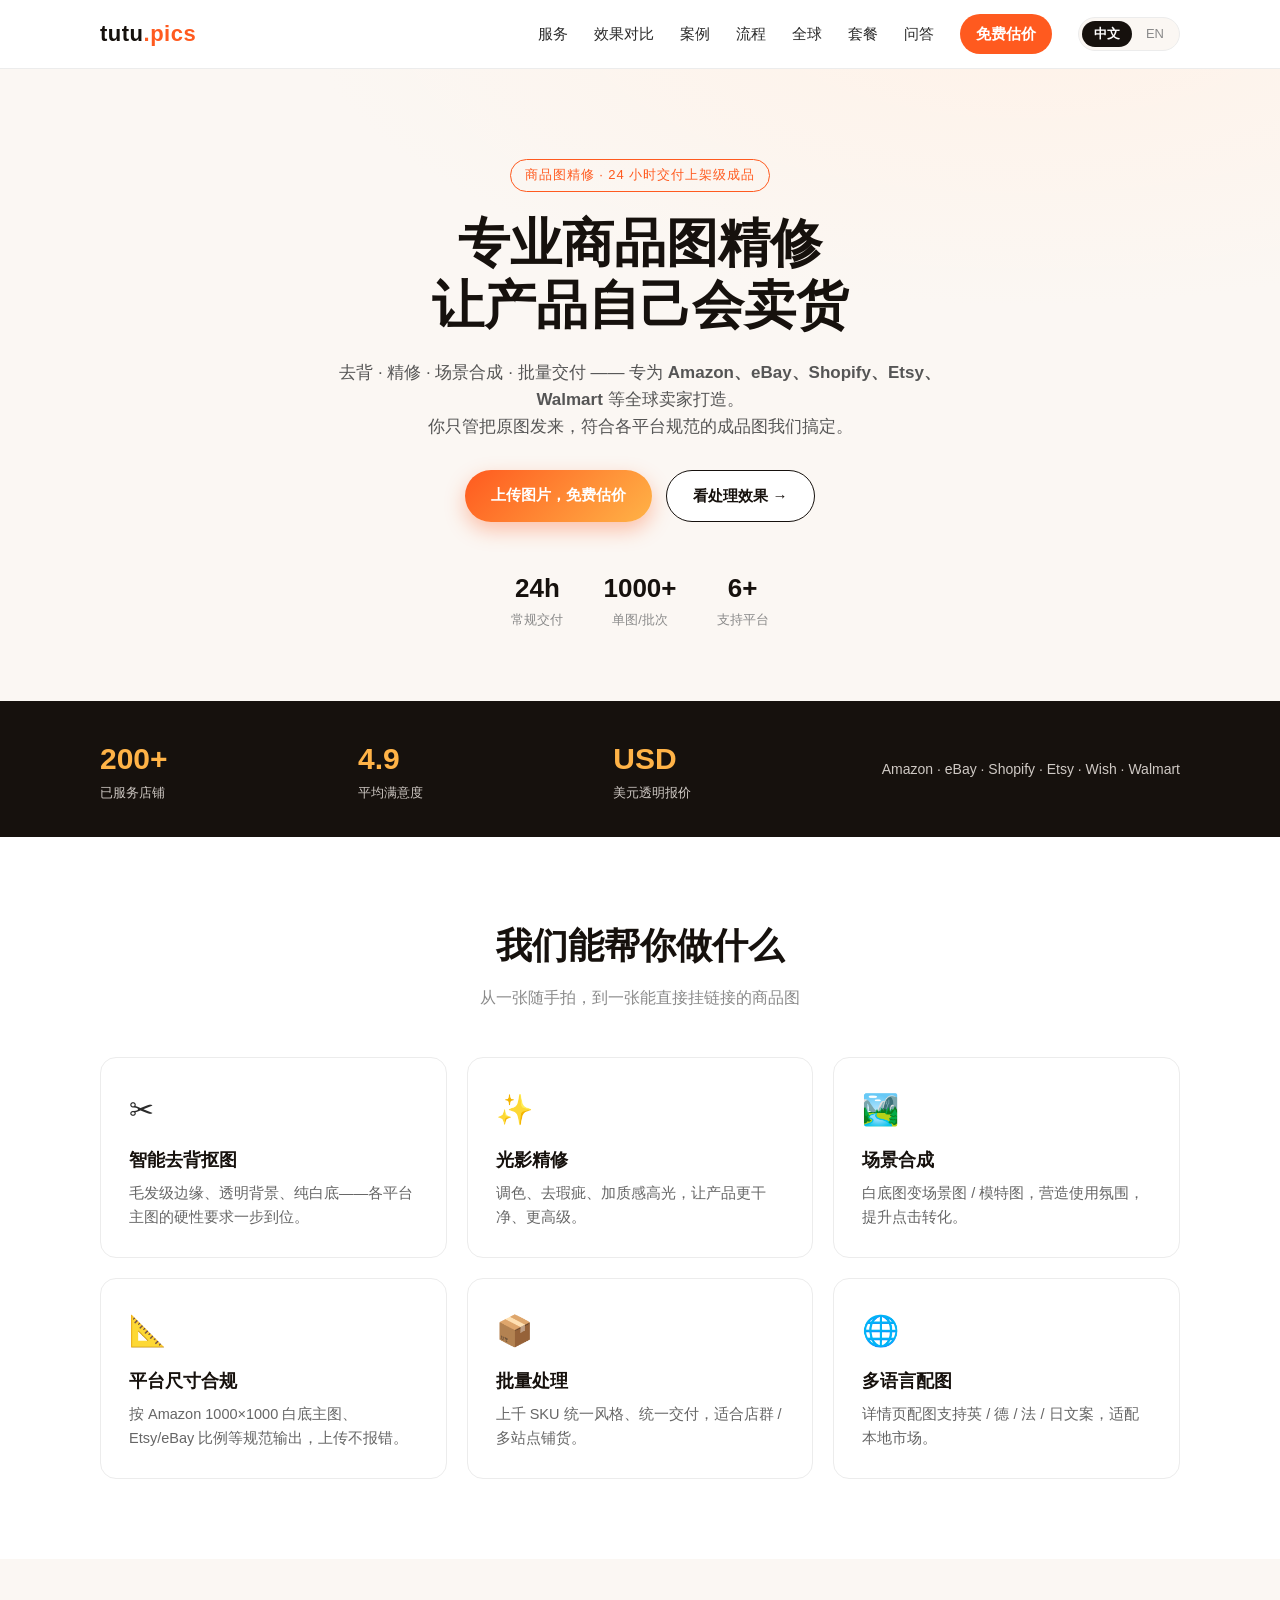
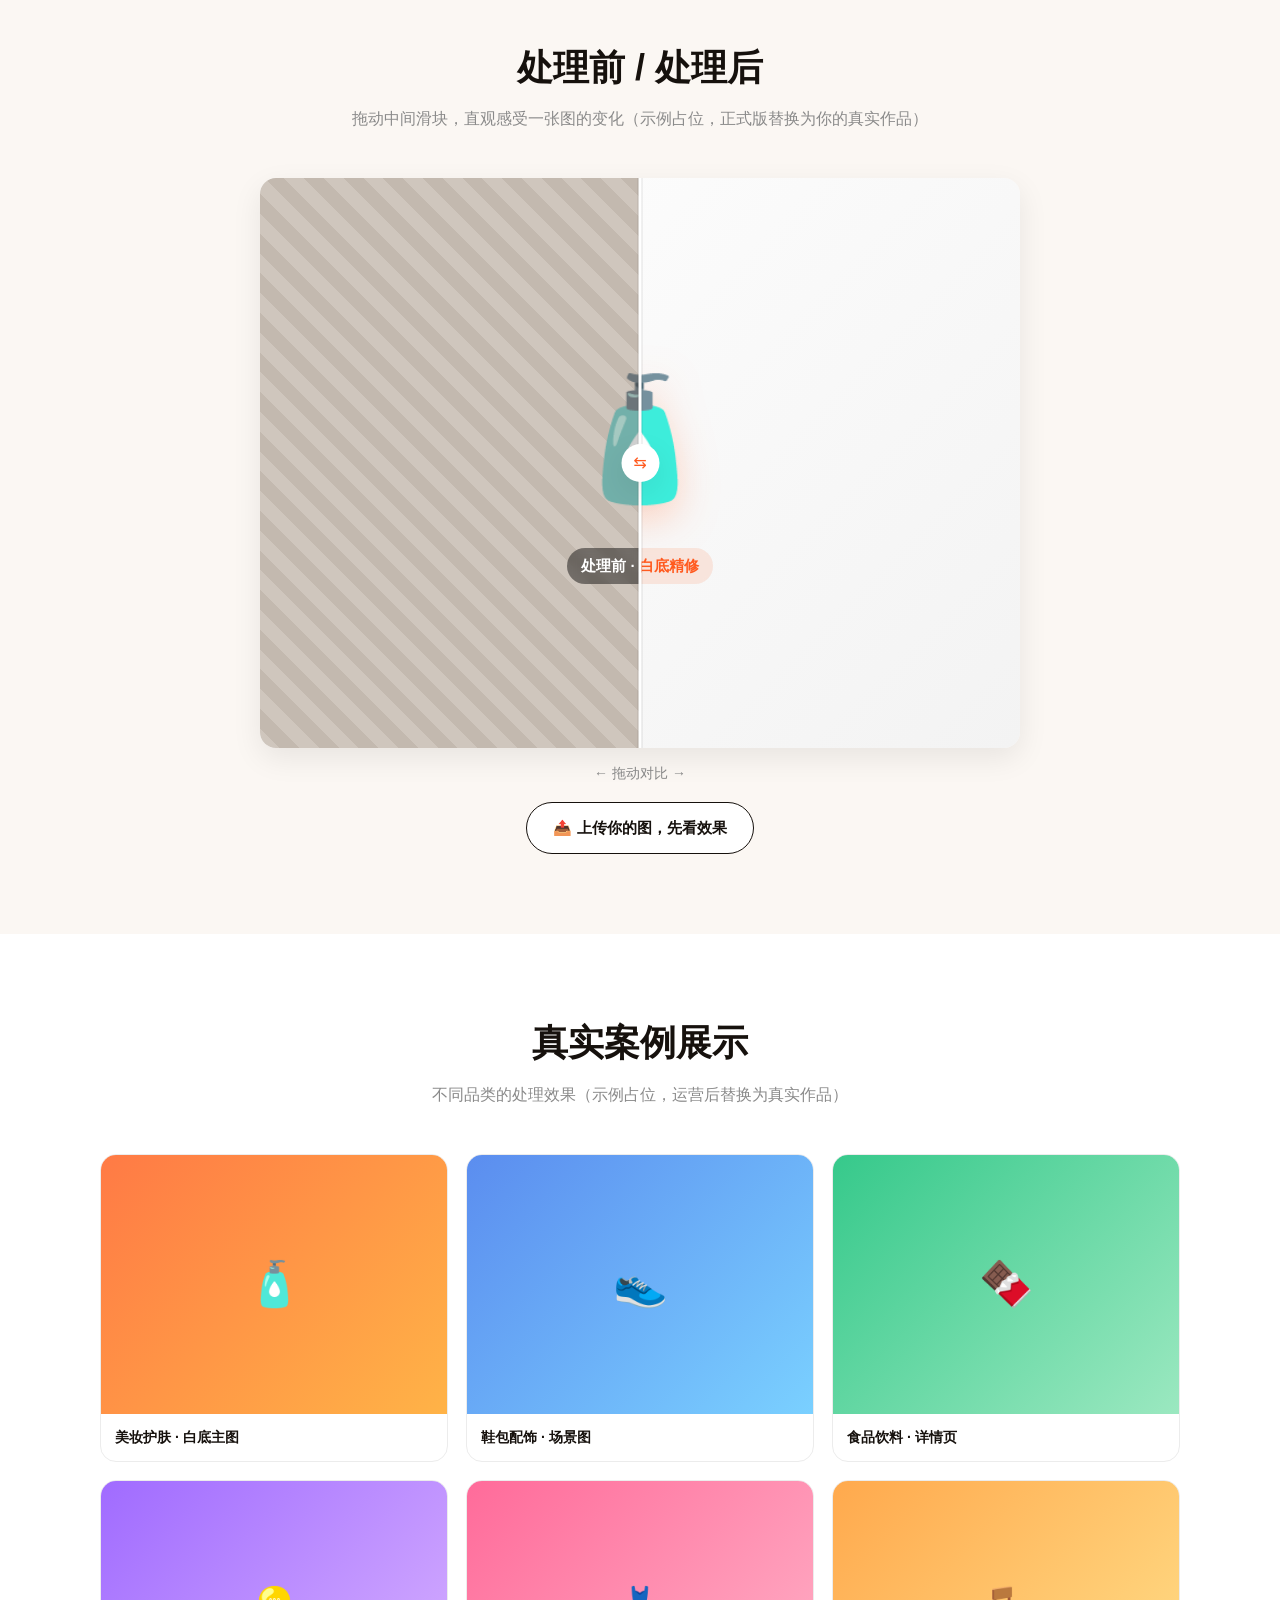
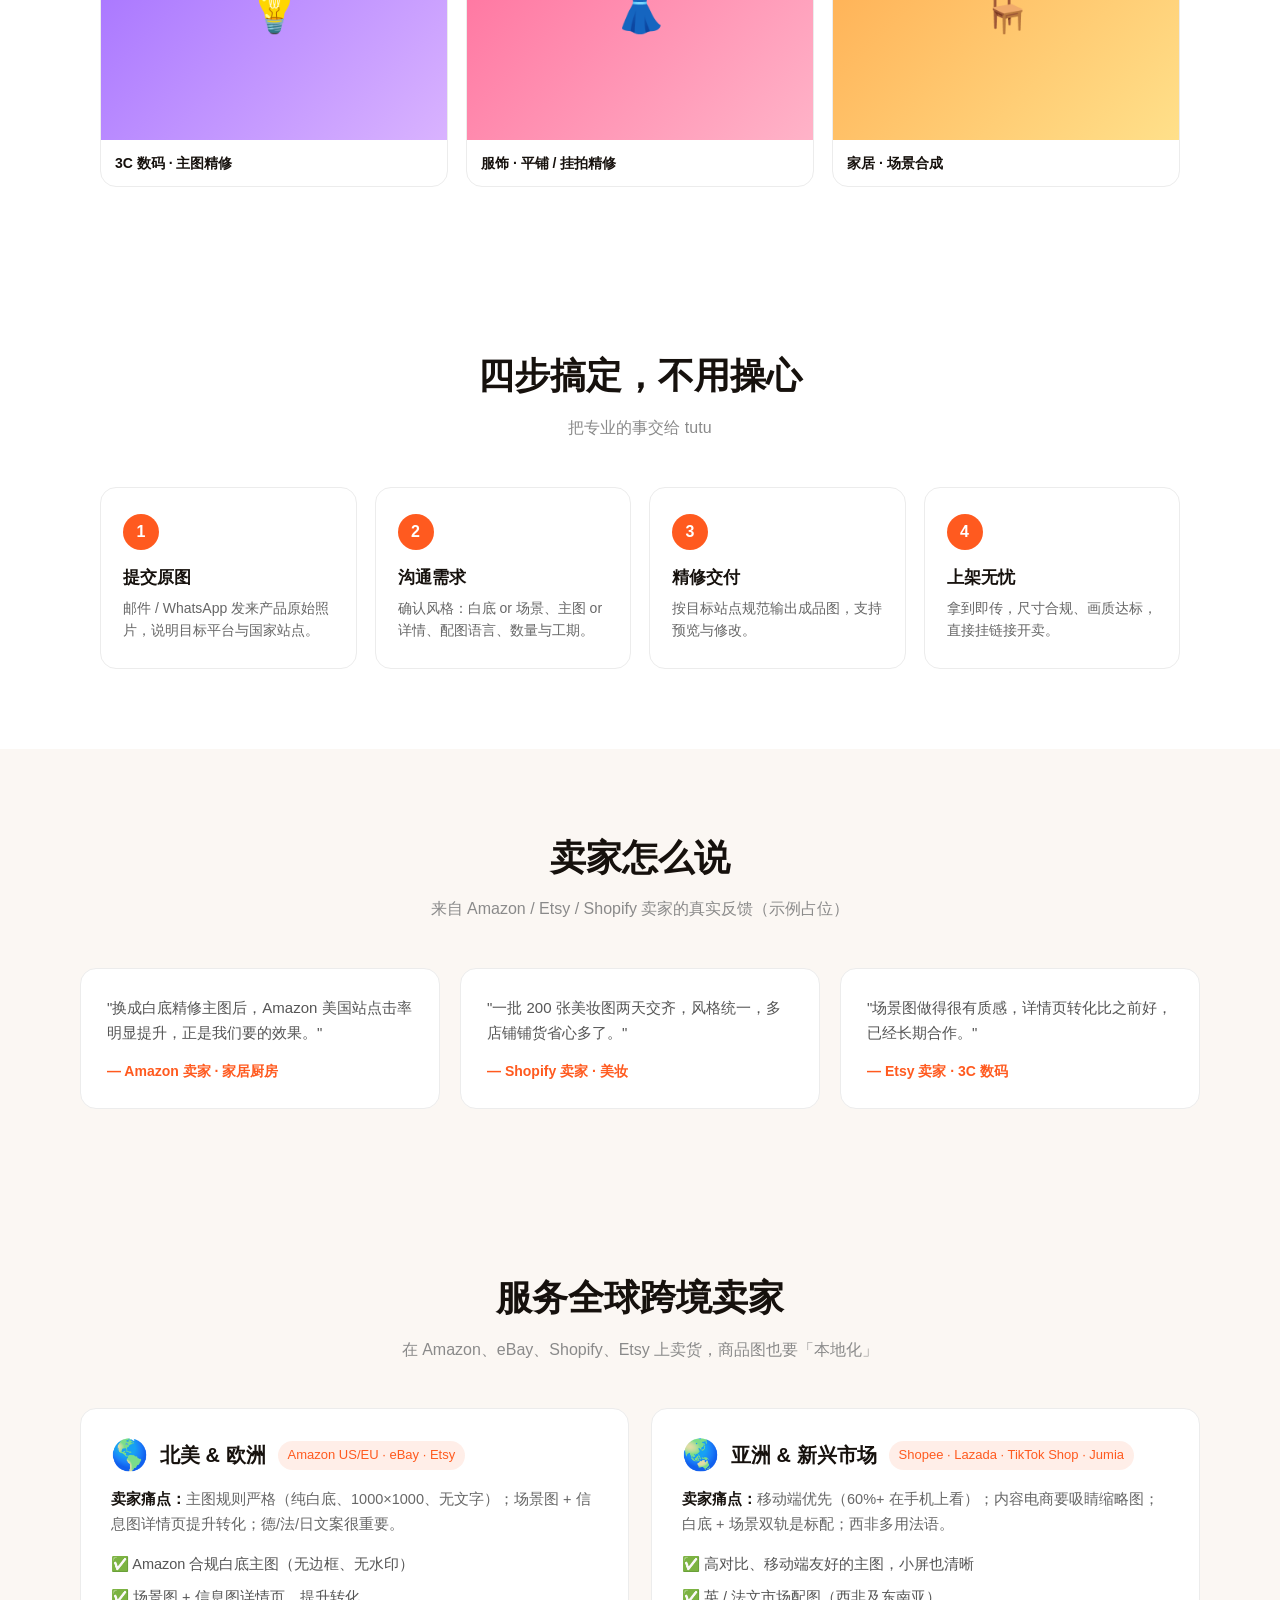
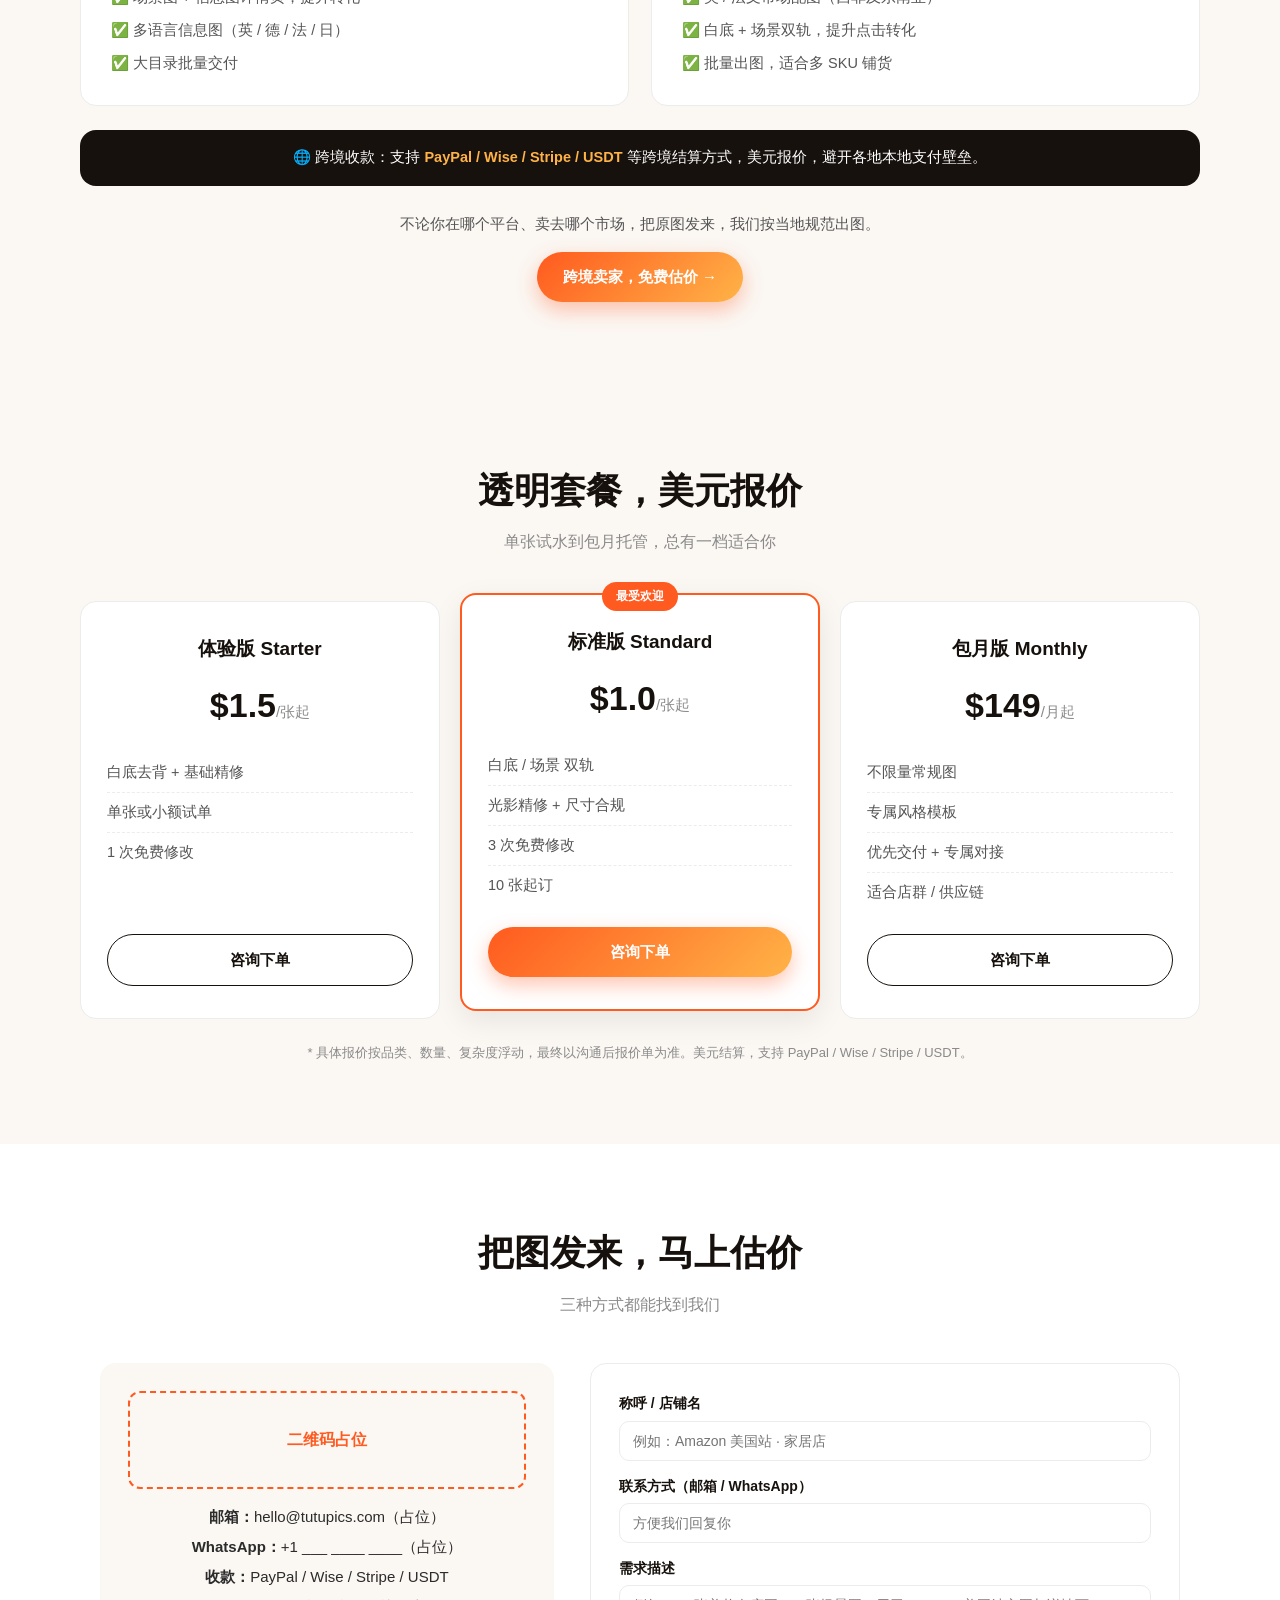
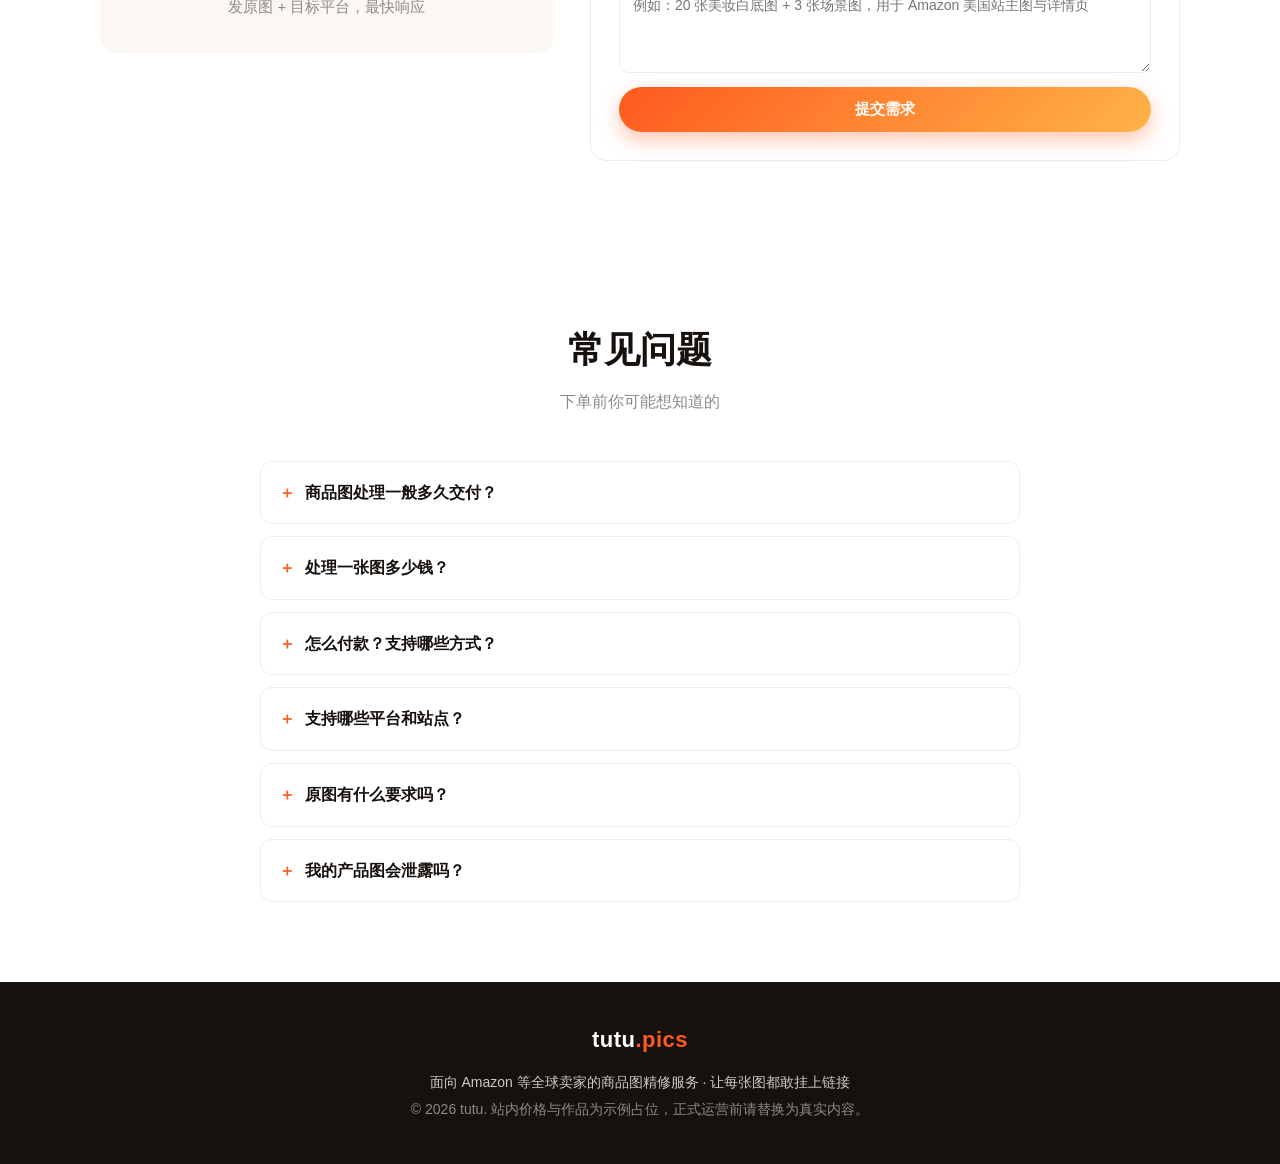
==== commit 98f4493a: "style: futuristic dark theme (zh.html)" ====
--- a/zh.html
+++ b/zh.html
@@ -42,6 +42,14 @@
 </head>
 <body>
 
+  <!-- 背景层：网格 + 霓虹光斑（未来感） -->
+  <div class="bg-layer" aria-hidden="true">
+    <div class="bg-grid"></div>
+    <div class="bg-glow glow-1"></div>
+    <div class="bg-glow glow-2"></div>
+    <div class="bg-glow glow-3"></div>
+  </div>
+
   <!-- ============ 顶部导航 ============ -->
   <header class="nav">
     <div class="nav-inner">
--- a/styles.css
+++ b/styles.css
@@ -16,7 +16,7 @@
 *{box-sizing:border-box;margin:0;padding:0}
 html{scroll-behavior:smooth}
 body{
-  font-family:"PingFang SC","Hiragino Sans GB","Microsoft YaHei",system-ui,-apple-system,Segoe UI,Roboto,sans-serif;
+  font-family:"Helvetica Neue",Arial,"PingFang SC","Hiragino Sans GB","Microsoft YaHei",system-ui,-apple-system,Segoe UI,Roboto,sans-serif;
   color:var(--text);background:var(--bg);line-height:1.6;
 }
 a{color:inherit;text-decoration:none}
@@ -32,6 +32,12 @@
 .nav-links a:hover{color:var(--accent)}
 .nav-cta{background:var(--accent);color:#fff!important;padding:8px 16px;border-radius:999px;font-weight:600}
 .nav-cta:hover{background:#e64a13}
+
+/* ---------- 语言切换（中文 / EN）---------- */
+.lang-switch{display:inline-flex;align-items:center;gap:2px;padding:3px;border:1px solid var(--line);border-radius:999px;background:var(--bg-alt)}
+.lang-switch a,.lang-switch .lang-on{display:inline-block;padding:4px 12px;border-radius:999px;font-size:13px;line-height:1.4;color:var(--muted);text-decoration:none;transition:color .2s,background .2s}
+.lang-switch .lang-on{background:var(--ink);color:#fff;font-weight:600}
+
 .nav-toggle{display:none;background:none;border:0;font-size:24px;cursor:pointer;color:var(--ink)}
 
 /* ---------- 按钮 ---------- */
